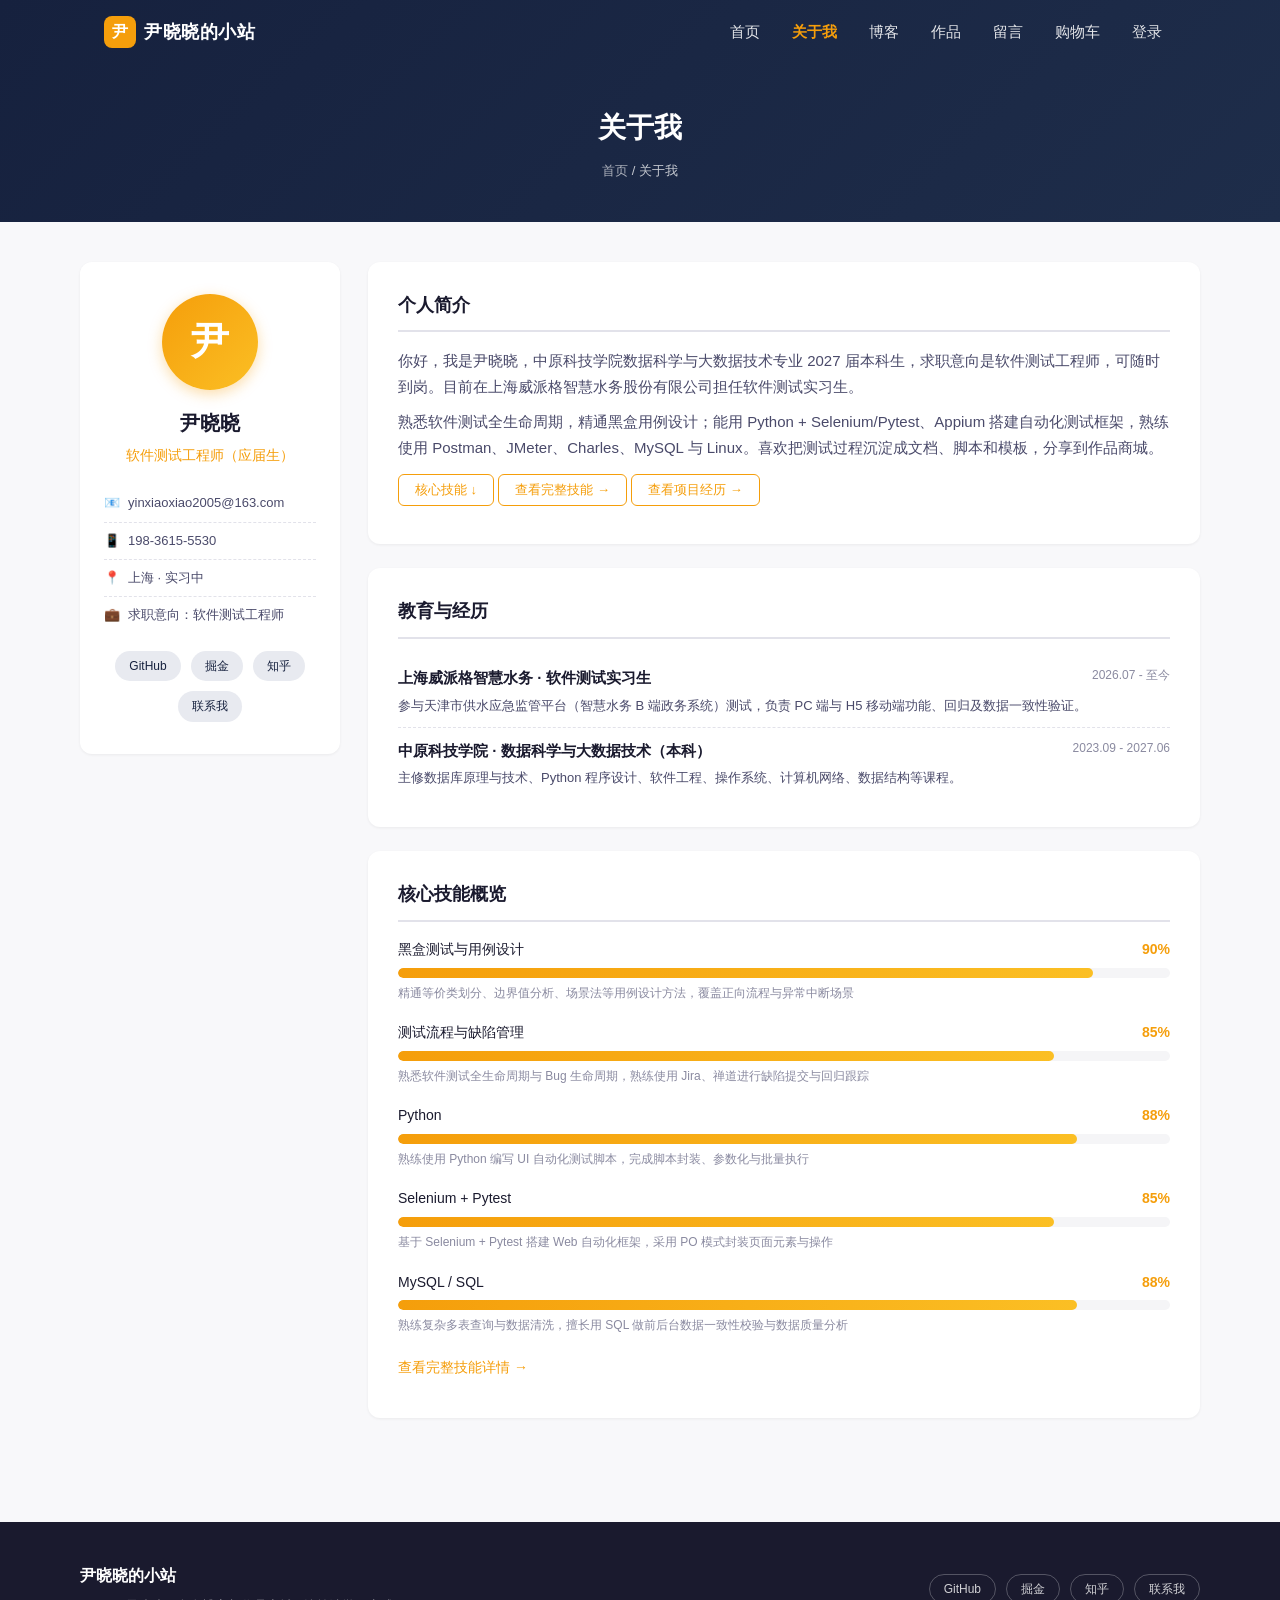
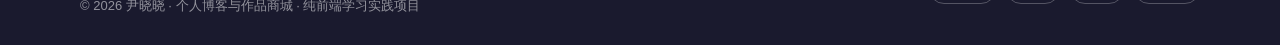
==== about.html @ 5c792371 "feat: 完成个人博客与作品商城网站的全部页面和功能实现 本次提交新增了完整的前端网站项目，包含以下内容： 1. 12个页面：首页、关于我、技能详情、项目经历、文章列表、文章详情、作品商城、作品详情" ====
<!DOCTYPE html>
<html lang="zh-CN">
<head>
  <meta charset="UTF-8">
  <meta name="viewport" content="width=device-width, initial-scale=1.0">
  <title>关于我 · 尹晓晓的个人博客与作品商城</title>
  <link rel="stylesheet" href="css/style.css">
</head>
<body data-page="about">

  <header class="site-header">
    <div class="navbar">
      <a href="index.html" class="logo"><span class="logo-mark">尹</span>尹晓晓的小站</a>
      <button class="nav-toggle" aria-label="打开菜单"><span></span><span></span><span></span></button>
      <nav class="nav-menu">
        <a href="index.html">首页</a>
        <a href="about.html">关于我</a>
        <a href="articles.html">博客</a>
        <a href="works.html">作品</a>
        <a href="messages.html">留言</a>
        <a href="cart.html" class="cart-link">购物车<span class="cart-badge" id="cart-count">0</span></a>
        <span id="nav-auth"></span>
      </nav>
    </div>
  </header>

  <!-- 内页横幅 -->
  <section class="page-header">
    <h1>关于我</h1>
    <div class="breadcrumb"><a href="index.html">首页</a> / 关于我</div>
  </section>

  <main class="container page-wrap">
    <div class="profile-layout">

      <!-- ===== 左侧栏：头像 + 基本信息 + 社交链接 ===== -->
      <aside class="profile-side">
        <div class="avatar">尹</div>
        <h2>尹晓晓</h2>
        <div class="job">软件测试工程师（应届生）</div>
        <ul class="info-list">
          <li><span class="ico">📧</span> yinxiaoxiao2005@163.com</li>
          <li><span class="ico">📱</span> 198-3615-5530</li>
          <li><span class="ico">📍</span> 上海 · 实习中</li>
          <li><span class="ico">💼</span> 求职意向：软件测试工程师</li>
        </ul>
        <div class="social-row">
          <a class="social-btn" href="https://github.com" target="_blank" rel="noopener">GitHub</a>
          <a class="social-btn" href="https://juejin.cn" target="_blank" rel="noopener">掘金</a>
          <a class="social-btn" href="https://www.zhihu.com" target="_blank" rel="noopener">知乎</a>
          <a class="social-btn" href="contact.html">联系我</a>
        </div>
      </aside>

      <!-- ===== 右侧主内容 ===== -->
      <div class="profile-main">

        <!-- 个人简介 -->
        <section class="block-card" id="intro">
          <h3>个人简介</h3>
          <p>你好，我是尹晓晓，中原科技学院数据科学与大数据技术专业 2027 届本科生，求职意向是软件测试工程师，可随时到岗。目前在上海威派格智慧水务股份有限公司担任软件测试实习生。</p>
          <p>熟悉软件测试全生命周期，精通黑盒用例设计；能用 Python + Selenium/Pytest、Appium 搭建自动化测试框架，熟练使用 Postman、JMeter、Charles、MySQL 与 Linux。喜欢把测试过程沉淀成文档、脚本和模板，分享到作品商城。</p>
          <p class="mt-2">
            <a href="#skills-overview" class="btn btn-outline btn-sm">核心技能 ↓</a>
            <a href="skills.html" class="btn btn-outline btn-sm">查看完整技能 →</a>
            <a href="projects.html" class="btn btn-outline btn-sm">查看项目经历 →</a>
          </p>
        </section>

        <!-- 教育/经历摘要 -->
        <section class="block-card" id="education">
          <h3>教育与经历</h3>
          <div class="mini-item">
            <div class="mi-top">
              <strong>上海威派格智慧水务 · 软件测试实习生</strong>
              <span class="mi-time">2026.07 - 至今</span>
            </div>
            <p>参与天津市供水应急监管平台（智慧水务 B 端政务系统）测试，负责 PC 端与 H5 移动端功能、回归及数据一致性验证。</p>
          </div>
          <div class="mini-item">
            <div class="mi-top">
              <strong>中原科技学院 · 数据科学与大数据技术（本科）</strong>
              <span class="mi-time">2023.09 - 2027.06</span>
            </div>
            <p>主修数据库原理与技术、Python 程序设计、软件工程、操作系统、计算机网络、数据结构等课程。</p>
          </div>
        </section>

        <!-- 核心技能概览（jQuery 动态渲染 + 进度条过渡动画） -->
        <section class="block-card" id="skills-overview">
          <h3>核心技能概览</h3>
          <div id="overview-skills"></div>
          <p class="mt-3 mb-0">
            <a href="skills.html" class="section-more">查看完整技能详情 →</a>
          </p>
        </section>

      </div>
    </div>
  </main>

  <footer class="site-footer">
    <div class="footer-inner">
      <div>
        <div class="footer-brand">尹晓晓的小站</div>
        <div class="footer-copy">© 2026 尹晓晓 · 个人博客与作品商城 · 纯前端学习实践项目</div>
      </div>
      <div class="footer-links">
        <a href="https://github.com" target="_blank" rel="noopener">GitHub</a>
        <a href="https://juejin.cn" target="_blank" rel="noopener">掘金</a>
        <a href="https://www.zhihu.com" target="_blank" rel="noopener">知乎</a>
        <a href="contact.html">联系我</a>
      </div>
    </div>
  </footer>

  <button id="back-to-top" title="回到顶部" aria-label="回到顶部">↑</button>

  <script src="https://code.jquery.com/jquery-3.7.1.min.js"></script>
  <script src="js/data.js"></script>
  <script src="js/common.js"></script>
  <script src="js/skills.js"></script>
  <script src="js/about.js"></script>
</body>
</html>
---- css/style.css ----
/* ============================================================
   个人博客与作品商城 · 全站公共样式
   色系：深靛蓝 #16213e + 暖琥珀 #f59e0b
   ============================================================ */

/* ---------- CSS 变量：统一管理色值 ---------- */
:root {
  --c-bg: #f8f8fa;            /* 页面底色 */
  --c-surface: #ffffff;       /* 卡片色 */
  --c-border: #e2e2ea;        /* 边框灰 */
  --c-text: #1a1a2e;          /* 正文标题色 / 主深色 */
  --c-text-sec: #4a4a6a;      /* 次要文字 */
  --c-text-muted: #8a8aa0;    /* 辅助文字 */
  --c-brand: #16213e;         /* 导航色（深靛蓝） */
  --c-brand-2: #1e2d4a;       /* 渐变深色 */
  --c-brand-light: #e8eaf0;   /* 浅靛蓝 */
  --c-amber: #f59e0b;         /* 强调色（暖琥珀） */
  --c-amber-bright: #fbbf24;  /* 高亮色（进度条） */
  --c-amber-soft: #fef3c7;    /* 浅琥珀 */
  --c-amber-light: #fffbeb;   /* 琥珀背景 */
  --c-green: #22c55e;         /* 免费标签绿 */
  --c-green-light: #f0fdf4;
  --c-red: #ef4444;           /* 价格红 / 错误红 */
  --c-red-light: #fef2f2;
  --c-code-bg: #f5f5f7;       /* 代码块背景 */
  --shadow-sm: 0 1px 3px rgba(0, 0, 0, 0.06);
  --shadow-md: 0 2px 8px rgba(0, 0, 0, 0.08);
  --shadow-lg: 0 8px 24px rgba(22, 33, 62, 0.14);
  --radius: 8px;
  --radius-lg: 12px;
  --nav-h: 64px;
}

/* ---------- 基础重置 ---------- */
* { box-sizing: border-box; margin: 0; padding: 0; }

html { scroll-behavior: smooth; }

body {
  font-family: -apple-system, BlinkMacSystemFont, "Segoe UI", "Noto Sans CJK SC",
    "WenQuanYi Micro Hei", "PingFang SC", "Microsoft YaHei", sans-serif;
  background: var(--c-bg);
  color: var(--c-text);
  font-size: 15px;
  line-height: 1.7;
}

a { color: var(--c-amber); text-decoration: none; transition: color 0.3s ease; }
a:hover { color: #d98604; }

img { max-width: 100%; display: block; }
ul { list-style: none; }

/* ---------- 通用容器 ---------- */
.container { max-width: 1120px; margin: 0 auto; padding: 0 24px; }
.page-wrap { min-height: 60vh; padding: 40px 0 64px; }
.narrow-wrap { max-width: 860px; margin: 0 auto; }
.text-center { text-align: center; }
.content-top { padding-top: 48px; }
.mt-0 { margin-top: 0; }
.mt-2 { margin-top: 14px; }
.mt-3 { margin-top: 18px; }
.mb-0 { margin-bottom: 0; }
.text-muted { color: var(--c-text-muted); }
.hidden { display: none !important; }
.load-more-wrap { text-align: center; margin-top: 28px; }

.section { margin-bottom: 56px; }
.section-head {
  display: flex;
  justify-content: space-between;
  align-items: flex-end;
  margin-bottom: 24px;
}
.section-title {
  font-size: 22px;
  font-weight: 700;
  border-left: 4px solid var(--c-brand);
  padding-left: 12px;
  line-height: 1.3;
}
.section-more { font-size: 14px; color: var(--c-amber); white-space: nowrap; }
.section-more:hover { text-decoration: underline; }

/* ============================================================
   顶部固定导航栏
   ============================================================ */
.site-header {
  position: fixed;
  top: 0; left: 0; right: 0;
  z-index: 1000;
  height: var(--nav-h);
  background: transparent;
  transition: background 0.3s ease, box-shadow 0.3s ease;
}
/* 滚动后：白底 + 阴影 */
.site-header.scrolled,
.site-header.menu-open {
  background: var(--c-surface);
  box-shadow: var(--shadow-md);
}
.navbar {
  max-width: 1120px;
  margin: 0 auto;
  padding: 0 24px;
  height: var(--nav-h);
  display: flex;
  align-items: center;
  justify-content: space-between;
}
.logo {
  display: flex;
  align-items: center;
  gap: 8px;
  font-size: 18px;
  font-weight: 700;
  color: #fff;
  letter-spacing: 0.5px;
}
.logo .logo-mark {
  width: 32px; height: 32px;
  border-radius: 8px;
  background: var(--c-amber);
  color: #fff;
  display: flex;
  align-items: center;
  justify-content: center;
  font-size: 16px;
}
.site-header.scrolled .logo,
.site-header.menu-open .logo { color: var(--c-brand); }

.nav-menu {
  display: flex;
  align-items: center;
  gap: 4px;
}
.nav-menu a {
  display: inline-flex;
  align-items: center;
  gap: 4px;
  padding: 8px 14px;
  border-radius: 6px;
  color: rgba(255, 255, 255, 0.88);
  font-size: 15px;
  transition: background 0.3s ease, color 0.3s ease;
}
.site-header.scrolled .nav-menu a,
.site-header.menu-open .nav-menu a { color: var(--c-text-sec); }
.nav-menu a:hover { background: rgba(245, 158, 11, 0.15); color: var(--c-amber); }
.site-header.scrolled .nav-menu a:hover,
.site-header.menu-open .nav-menu a:hover { background: var(--c-amber-light); }
.nav-menu a.active { color: var(--c-amber); font-weight: 600; }

/* 购物车角标 */
.cart-link { position: relative; }
.cart-badge {
  position: absolute;
  top: 0; right: 0;
  min-width: 18px; height: 18px;
  padding: 0 5px;
  border-radius: 999px;
  background: var(--c-amber);
  color: #fff;
  font-size: 11px;
  font-weight: 700;
  display: flex;
  align-items: center;
  justify-content: center;
  transform: scale(0);
  transition: transform 0.25s ease;
}
.cart-badge.show { transform: scale(1); }

/* 登录态用户名 */
#nav-user-name { color: var(--c-amber) !important; font-weight: 600; }
#nav-logout { cursor: pointer; }

/* 汉堡按钮（手机端） */
.nav-toggle {
  display: none;
  width: 40px; height: 40px;
  border: none;
  background: transparent;
  cursor: pointer;
  flex-direction: column;
  justify-content: center;
  align-items: center;
  gap: 5px;
}
.nav-toggle span {
  width: 22px; height: 2px;
  background: #fff;
  border-radius: 2px;
  transition: background 0.3s ease, transform 0.3s ease;
}
.site-header.scrolled .nav-toggle span,
.site-header.menu-open .nav-toggle span { background: var(--c-brand); }

/* ============================================================
   Hero（首页）与页面头部横幅（内页）
   ============================================================ */
.hero {
  background: linear-gradient(135deg, #16213e 0%, #1e2d4a 100%);
  color: #fff;
  padding: calc(var(--nav-h) + 72px) 24px 80px;
  text-align: center;
}
.hero h1 { font-size: 36px; margin-bottom: 12px; letter-spacing: 1px; }
.hero .hero-sub { font-size: 17px; opacity: 0.85; margin-bottom: 28px; }
.hero-tags {
  display: flex;
  justify-content: center;
  gap: 12px;
  flex-wrap: wrap;
  margin-bottom: 32px;
}
.hero-tags span {
  padding: 4px 14px;
  border: 1px solid rgba(255, 255, 255, 0.3);
  border-radius: 999px;
  font-size: 13px;
  opacity: 0.9;
}
.hero-actions { display: flex; justify-content: center; gap: 16px; flex-wrap: wrap; }

.page-header {
  background: linear-gradient(135deg, #16213e 0%, #1e2d4a 100%);
  color: #fff;
  padding: calc(var(--nav-h) + 40px) 24px 40px;
  text-align: center;
}
.page-header h1 { font-size: 28px; margin-bottom: 8px; }
.breadcrumb { font-size: 13px; opacity: 0.75; }
.breadcrumb a { color: rgba(255, 255, 255, 0.85); }
.breadcrumb a:hover { color: var(--c-amber-bright); }

/* ============================================================
   按钮
   ============================================================ */
.btn {
  display: inline-flex;
  align-items: center;
  justify-content: center;
  gap: 6px;
  padding: 10px 24px;
  border-radius: 6px;
  font-size: 15px;
  font-weight: 500;
  border: 1px solid transparent;
  cursor: pointer;
  transition: all 0.3s ease;
  line-height: 1.4;
}
.btn-primary { background: var(--c-amber); color: #fff; }
.btn-primary:hover { background: #d98604; color: #fff; transform: translateY(-2px); box-shadow: 0 6px 16px rgba(245, 158, 11, 0.35); }
.btn-outline { background: transparent; color: var(--c-amber); border-color: var(--c-amber); }
.btn-outline:hover { background: var(--c-amber-light); transform: translateY(-2px); }
.btn-ghost-light { background: transparent; color: #fff; border-color: rgba(255,255,255,0.5); }
.btn-ghost-light:hover { background: rgba(255,255,255,0.12); color: #fff; }
.btn-block { width: 100%; }
.btn-sm { padding: 6px 16px; font-size: 13px; }
.btn:disabled { opacity: 0.5; cursor: not-allowed; transform: none !important; box-shadow: none !important; }

/* ============================================================
   卡片网格（Flex 实现，响应式）
   ============================================================ */
.card-grid {
  display: flex;
  flex-wrap: wrap;
  gap: 20px;
}
.card-grid > * { flex: 0 0 calc((100% - 40px) / 3); }   /* 默认 3 列 */
.grid-2 > * { flex: 0 0 calc((100% - 20px) / 2); }       /* 2 列 */
.grid-4 > * { flex: 0 0 calc((100% - 60px) / 4); }       /* 4 列 */

/* 通用卡片 */
.card {
  background: var(--c-surface);
  border-radius: var(--radius);
  box-shadow: var(--shadow-sm);
  overflow: hidden;
  transition: transform 0.3s ease, box-shadow 0.3s ease;
  display: flex;
  flex-direction: column;
}
.card:hover {
  transform: translateY(-4px) scale(1.02);
  box-shadow: var(--shadow-lg);
}
.card-cover {
  position: relative;
  aspect-ratio: 16 / 9;
  overflow: hidden;
  background: var(--c-amber-soft);
}
.card-cover img { width: 100%; height: 100%; object-fit: cover; transition: transform 0.4s ease; }
.card:hover .card-cover img { transform: scale(1.06); }
.card-body { padding: 16px 18px 18px; display: flex; flex-direction: column; flex: 1; }
.card-title {
  font-size: 16px; font-weight: 600; color: var(--c-text);
  margin-bottom: 6px;
  display: -webkit-box;
  -webkit-line-clamp: 1;
  -webkit-box-orient: vertical;
  overflow: hidden;
}
.card-meta { font-size: 12px; color: var(--c-text-muted); margin-bottom: 8px; }
.card-excerpt {
  font-size: 13px; color: var(--c-text-sec);
  margin-bottom: 12px;
  display: -webkit-box;
  -webkit-line-clamp: 2;
  -webkit-box-orient: vertical;
  overflow: hidden;
  flex: 1;
}
.card-foot { display: flex; align-items: center; justify-content: space-between; }

/* 标签 pill */
.tag {
  display: inline-block;
  padding: 2px 12px;
  border-radius: 999px;
  font-size: 12px;
  background: var(--c-brand-light);
  color: var(--c-brand);
  transition: all 0.3s ease;
}
a.tag:hover { background: var(--c-amber-light); }
.tag-amber { background: var(--c-amber-soft); color: var(--c-amber); }

/* 价格 */
.price { color: var(--c-red); font-weight: 700; font-size: 18px; }
.price-free { color: var(--c-green); font-weight: 700; font-size: 15px; }

/* ============================================================
   快捷入口（首页）
   ============================================================ */
.quick-nav { display: flex; flex-wrap: wrap; gap: 20px; }
.quick-item {
  flex: 1 1 200px;
  background: var(--c-surface);
  border-radius: var(--radius);
  box-shadow: var(--shadow-sm);
  padding: 28px 20px;
  text-align: center;
  transition: transform 0.3s ease, box-shadow 0.3s ease;
  color: var(--c-text);
}
.quick-item:hover { transform: translateY(-4px); box-shadow: var(--shadow-lg); color: var(--c-text); }
.quick-item .qi-icon {
  width: 52px; height: 52px;
  margin: 0 auto 12px;
  border-radius: 14px;
  background: var(--c-amber-light);
  display: flex; align-items: center; justify-content: center;
  font-size: 24px;
}
.quick-item h3 { font-size: 16px; margin-bottom: 4px; }
.quick-item p { font-size: 13px; color: var(--c-text-muted); }

/* ============================================================
   关于我 · 左右分栏
   ============================================================ */
.profile-layout { display: flex; gap: 28px; align-items: flex-start; }
.profile-side {
  flex: 0 0 260px;
  background: var(--c-surface);
  border-radius: var(--radius-lg);
  box-shadow: var(--shadow-sm);
  padding: 32px 24px;
  text-align: center;
  position: sticky;
  top: calc(var(--nav-h) + 20px);
}
.avatar {
  width: 96px; height: 96px;
  border-radius: 50%;
  margin: 0 auto 16px;
  background: linear-gradient(135deg, var(--c-amber), var(--c-amber-bright));
  color: #fff;
  font-size: 38px;
  font-weight: 700;
  display: flex;
  align-items: center;
  justify-content: center;
  box-shadow: 0 4px 14px rgba(245, 158, 11, 0.35);
}
.profile-side h2 { font-size: 20px; margin-bottom: 4px; }
.profile-side .job { color: var(--c-amber); font-size: 14px; margin-bottom: 18px; }
.info-list { text-align: left; margin-bottom: 18px; }
.info-list li {
  display: flex;
  align-items: center;
  gap: 8px;
  padding: 7px 0;
  font-size: 13px;
  color: var(--c-text-sec);
  border-bottom: 1px dashed var(--c-border);
  word-break: break-all;
}
.info-list li:last-child { border-bottom: none; }
.info-list .ico { flex-shrink: 0; }
.social-row { display: flex; justify-content: center; gap: 10px; flex-wrap: wrap; }
.social-btn {
  padding: 5px 14px;
  border-radius: 999px;
  background: var(--c-brand-light);
  color: var(--c-brand);
  font-size: 12px;
  transition: all 0.3s ease;
}
.social-btn:hover { background: var(--c-amber); color: #fff; }

.profile-main { flex: 1; min-width: 0; display: flex; flex-direction: column; gap: 24px; }
.block-card {
  background: var(--c-surface);
  border-radius: var(--radius-lg);
  box-shadow: var(--shadow-sm);
  padding: 28px 30px;
}
.block-card h3 {
  font-size: 18px;
  margin-bottom: 16px;
  padding-bottom: 10px;
  border-bottom: 2px solid var(--c-border);
}
.block-card p { color: var(--c-text-sec); margin-bottom: 10px; }

/* 教育/信息小条目 */
.mini-item { padding: 10px 0; border-bottom: 1px dashed var(--c-border); }
.mini-item:last-child { border-bottom: none; }
.mini-item .mi-top { display: flex; justify-content: space-between; gap: 12px; flex-wrap: wrap; }
.mini-item strong { font-size: 15px; }
.mini-item .mi-time { font-size: 12px; color: var(--c-text-muted); }
.mini-item p { font-size: 13px; margin: 4px 0 0; }

/* ============================================================
   技能进度条
   ============================================================ */
.skill-group { margin-bottom: 28px; }
.skill-group > h3 {
  font-size: 16px;
  color: var(--c-brand);
  margin-bottom: 16px;
  padding-left: 10px;
  border-left: 3px solid var(--c-amber);
}
.skill-item { margin-bottom: 18px; }
.skill-item:last-child { margin-bottom: 0; }
.skill-head {
  display: flex;
  justify-content: space-between;
  font-size: 14px;
  margin-bottom: 6px;
}
.skill-head .skill-name { color: var(--c-text); font-weight: 500; }
.skill-head .skill-percent { color: var(--c-amber); font-weight: 600; }
.skill-desc { font-size: 12px; color: var(--c-text-muted); margin-top: 5px; }
.progress {
  height: 10px;
  background: var(--c-code-bg);
  border-radius: 999px;
  overflow: hidden;
}
.progress-fill {
  height: 100%;
  width: 0;
  border-radius: 999px;
  background: linear-gradient(90deg, var(--c-amber), var(--c-amber-bright));
  transition: width 0.8s ease;
}

/* ============================================================
   时间轴（项目经历）
   ============================================================ */
.timeline { position: relative; padding-left: 32px; margin-top: 24px; }
.timeline::before {
  content: "";
  position: absolute;
  left: 7px; top: 6px; bottom: 6px;
  width: 2px;
  background: var(--c-border);
}
.timeline-item { position: relative; margin-bottom: 20px; }
.timeline-item:last-child { margin-bottom: 0; }
.timeline-dot {
  position: absolute;
  left: -32px; top: 22px;
  width: 16px; height: 16px;
  border-radius: 50%;
  background: var(--c-amber-bright);
  border: 3px solid #fff;
  box-shadow: 0 0 0 2px var(--c-amber);
  transition: transform 0.3s ease;
}
.timeline-item:hover .timeline-dot { transform: scale(1.2); }
.timeline-card {
  background: var(--c-surface);
  border-radius: var(--radius);
  box-shadow: var(--shadow-sm);
  padding: 18px 22px;
  cursor: pointer;
  transition: box-shadow 0.3s ease, transform 0.3s ease;
}
.timeline-card:hover { box-shadow: var(--shadow-md); transform: translateX(4px); }
.timeline-card .tc-top { display: flex; justify-content: space-between; gap: 12px; flex-wrap: wrap; }
.timeline-card h3 { font-size: 16px; }
.timeline-card .tc-time { font-size: 12px; color: var(--c-text-muted); }
.timeline-card .tc-role { font-size: 13px; color: var(--c-amber); margin: 4px 0 8px; }
.timeline-detail { display: none; margin-top: 12px; padding-top: 12px; border-top: 1px dashed var(--c-border); }
.timeline-detail p { font-size: 13px; color: var(--c-text-sec); margin-bottom: 6px; }
.tc-toggle { font-size: 12px; color: var(--c-text-muted); margin-top: 8px; }
.tc-toggle .arrow { display: inline-block; transition: transform 0.3s ease; }
.timeline-item.expanded .tc-toggle .arrow { transform: rotate(180deg); }

/* ============================================================
   筛选栏（文章标签 / 作品分类）
   ============================================================ */
.filter-bar { display: flex; flex-wrap: wrap; gap: 10px; margin-bottom: 28px; }
.filter-btn {
  padding: 6px 18px;
  border-radius: 999px;
  border: 1px solid var(--c-border);
  background: var(--c-surface);
  color: var(--c-text-sec);
  font-size: 14px;
  cursor: pointer;
  transition: all 0.3s ease;
}
.filter-btn:hover { border-color: var(--c-amber); color: var(--c-amber); }
.filter-btn.active { background: var(--c-amber); border-color: var(--c-amber); color: #fff; }

/* 作品页：左侧分类 + 右侧网格 */
.shop-layout { display: flex; gap: 28px; align-items: flex-start; }
.category-side {
  flex: 0 0 180px;
  background: var(--c-surface);
  border-radius: var(--radius-lg);
  box-shadow: var(--shadow-sm);
  padding: 18px 14px;
  position: sticky;
  top: calc(var(--nav-h) + 20px);
}
.category-side h3 { font-size: 14px; color: var(--c-text-muted); padding: 0 10px 10px; }
.category-item {
  display: block;
  width: 100%;
  text-align: left;
  padding: 9px 14px;
  border-radius: 6px;
  border: none;
  background: transparent;
  color: var(--c-text-sec);
  font-size: 14px;
  cursor: pointer;
  transition: all 0.3s ease;
}
.category-item:hover { background: var(--c-amber-light); color: var(--c-amber); }
.category-item.active { background: var(--c-amber); color: #fff; font-weight: 600; }
.category-select { display: none; width: 100%; margin-bottom: 20px; padding: 10px 14px; border: 1px solid var(--c-border); border-radius: 8px; font-size: 14px; background: var(--c-surface); }
.shop-main { flex: 1; min-width: 0; }

/* ============================================================
   文章详情
   ============================================================ */
.article-wrap { max-width: 760px; margin: 0 auto; }
.back-link { margin-bottom: 20px; }
.article-card {
  background: var(--c-surface);
  border-radius: var(--radius-lg);
  box-shadow: var(--shadow-sm);
  padding: 40px 44px;
}
.article-card h1 { font-size: 28px; line-height: 1.4; margin-bottom: 12px; }
.article-info {
  display: flex; flex-wrap: wrap; gap: 16px;
  font-size: 13px; color: var(--c-text-muted);
  padding-bottom: 20px;
  margin-bottom: 24px;
  border-bottom: 1px solid var(--c-border);
}
.article-cover { border-radius: var(--radius); margin-bottom: 24px; overflow: hidden; }
.article-content { font-size: 15.5px; color: var(--c-text-sec); }
.article-content h2 { font-size: 20px; color: var(--c-text); margin: 28px 0 12px; }
.article-content h3 { font-size: 17px; color: var(--c-text); margin: 22px 0 10px; }
.article-content p { margin-bottom: 14px; }
.article-content ul { list-style: disc; padding-left: 24px; margin-bottom: 14px; }
.article-content ul li { margin-bottom: 6px; }
.article-content blockquote {
  border-left: 4px solid var(--c-amber);
  background: var(--c-amber-light);
  padding: 12px 18px;
  border-radius: 0 8px 8px 0;
  margin-bottom: 14px;
  color: var(--c-text);
}
.article-content pre {
  background: #1e2d4a;
  color: #e8eaf0;
  border-radius: var(--radius);
  padding: 16px 20px;
  overflow-x: auto;
  margin-bottom: 16px;
  font-size: 13.5px;
  line-height: 1.6;
}
.article-content code {
  font-family: "SF Mono", Consolas, "Fira Code", monospace;
}
.article-content p code, .article-content li code {
  background: var(--c-code-bg);
  color: var(--c-amber);
  padding: 2px 6px;
  border-radius: 4px;
  font-size: 13px;
}
.article-tags { display: flex; gap: 8px; flex-wrap: wrap; margin: 28px 0; padding-top: 20px; border-top: 1px solid var(--c-border); }
.article-nav { display: flex; justify-content: space-between; gap: 16px; }
.article-nav a {
  flex: 1;
  background: var(--c-surface);
  border-radius: var(--radius);
  box-shadow: var(--shadow-sm);
  padding: 14px 18px;
  font-size: 14px;
  color: var(--c-text-sec);
  transition: all 0.3s ease;
}
.article-nav a:hover { box-shadow: var(--shadow-md); color: var(--c-amber); transform: translateY(-2px); }
.article-nav .nav-label { font-size: 12px; color: var(--c-text-muted); display: block; margin-bottom: 2px; }
.article-nav .nav-next { text-align: right; }
.article-nav a.disabled { opacity: 0.45; pointer-events: none; }

/* ============================================================
   作品详情
   ============================================================ */
.detail-layout { display: flex; gap: 36px; align-items: flex-start; }
.detail-gallery { flex: 1 1 50%; min-width: 0; }
.detail-gallery .main-img {
  width: 100%;
  aspect-ratio: 4 / 3;
  object-fit: cover;
  border-radius: var(--radius-lg);
  box-shadow: var(--shadow-md);
  background: var(--c-amber-soft);
}
.detail-info { flex: 1 1 50%; min-width: 0; }
.detail-info h1 { font-size: 26px; margin-bottom: 12px; }
.detail-info .big-price { font-size: 30px; color: var(--c-red); font-weight: 700; margin-bottom: 14px; }
.detail-info .big-price.free { color: var(--c-green); }
.detail-info .tag-row { display: flex; flex-wrap: wrap; gap: 8px; margin-bottom: 18px; }
.detail-info .desc { color: var(--c-text-sec); margin-bottom: 24px; }
.detail-meta {
  background: var(--c-code-bg);
  border-radius: var(--radius);
  padding: 14px 18px;
  margin-bottom: 24px;
  font-size: 13px;
}
.detail-meta li { display: flex; justify-content: space-between; padding: 5px 0; color: var(--c-text-sec); }
.detail-meta li span:first-child { color: var(--c-text-muted); }
.buy-row { display: flex; gap: 12px; flex-wrap: wrap; }

/* ============================================================
   购物车
   ============================================================ */
.cart-box { background: var(--c-surface); border-radius: var(--radius-lg); box-shadow: var(--shadow-sm); overflow: hidden; }
.cart-row {
  display: flex;
  align-items: center;
  gap: 16px;
  padding: 16px 24px;
  border-bottom: 1px solid var(--c-border);
}
.cart-row:last-child { border-bottom: none; }
.cart-thumb {
  width: 72px; height: 56px;
  border-radius: 6px;
  object-fit: cover;
  background: var(--c-amber-soft);
  flex-shrink: 0;
}
.cart-name { flex: 1; min-width: 0; }
.cart-name strong { display: block; font-size: 15px; }
.cart-name .cart-price { font-size: 13px; color: var(--c-text-muted); }
.qty-ctrl { display: flex; align-items: center; gap: 0; }
.qty-btn {
  width: 30px; height: 30px;
  border: 1px solid var(--c-border);
  background: var(--c-surface);
  border-radius: 6px;
  cursor: pointer;
  font-size: 16px;
  color: var(--c-text-sec);
  transition: all 0.2s ease;
}
.qty-btn:hover { border-color: var(--c-amber); color: var(--c-amber); }
.qty-num { width: 44px; text-align: center; font-size: 15px; font-weight: 600; }
.cart-subtotal { width: 90px; text-align: right; color: var(--c-red); font-weight: 700; flex-shrink: 0; }
.cart-remove {
  width: 30px; height: 30px;
  border: none; background: transparent;
  color: var(--c-text-muted);
  cursor: pointer;
  border-radius: 6px;
  font-size: 15px;
  transition: all 0.2s ease;
  flex-shrink: 0;
}
.cart-remove:hover { background: var(--c-red-light); color: var(--c-red); }

.cart-summary {
  display: flex;
  justify-content: space-between;
  align-items: center;
  flex-wrap: wrap;
  gap: 12px;
  background: var(--c-brand-light);
  padding: 18px 24px;
}
.cart-summary .total-text { font-size: 15px; }
.cart-summary .total-price { color: var(--c-red); font-size: 24px; font-weight: 700; margin-left: 8px; }

/* 空状态 */
.empty-state {
  text-align: center;
  padding: 72px 24px;
  background: var(--c-surface);
  border-radius: var(--radius-lg);
  box-shadow: var(--shadow-sm);
}
.empty-state .empty-icon { font-size: 56px; margin-bottom: 16px; }
.empty-state h3 { font-size: 18px; margin-bottom: 8px; }
.empty-state p { color: var(--c-text-muted); font-size: 14px; margin-bottom: 20px; }

/* ============================================================
   表单（登录/注册/留言）
   ============================================================ */
.form-card {
  max-width: 420px;
  margin: 0 auto;
  background: var(--c-surface);
  border-radius: var(--radius-lg);
  box-shadow: var(--shadow-md);
  padding: 36px 36px 32px;
}
.auth-tabs {
  display: flex;
  border-bottom: 2px solid var(--c-border);
  margin: -4px 0 24px;
}
.auth-tab {
  flex: 1;
  padding: 12px 0;
  text-align: center;
  font-size: 16px;
  font-weight: 600;
  color: var(--c-text-muted);
  cursor: pointer;
  border-bottom: 3px solid transparent;
  margin-bottom: -2px;
  transition: all 0.3s ease;
  background: none;
  border-top: none;
  border-left: none;
  border-right: none;
}
.auth-tab.active { color: var(--c-amber); border-bottom-color: var(--c-amber); }

.form-group { margin-bottom: 18px; }
.form-group label { display: block; font-size: 14px; font-weight: 500; margin-bottom: 6px; }
.form-control {
  width: 100%;
  padding: 10px 14px;
  border: 1px solid var(--c-border);
  border-radius: 6px;
  font-size: 14px;
  color: var(--c-text);
  background: var(--c-surface);
  transition: border-color 0.3s ease, box-shadow 0.3s ease;
  font-family: inherit;
}
.form-control:focus {
  outline: none;
  border-color: var(--c-amber);
  box-shadow: 0 0 0 3px rgba(245, 158, 11, 0.15);
}
textarea.form-control { resize: vertical; min-height: 110px; }
.form-control.error { border-color: var(--c-red); }
.field-error {
  display: none;
  color: var(--c-red);
  font-size: 12px;
  margin-top: 5px;
}
.field-error.show { display: block; }
.form-tip { text-align: center; font-size: 13px; color: var(--c-text-muted); margin-top: 16px; }

/* 留言板双栏 */
.message-layout { display: flex; gap: 28px; align-items: flex-start; }
.message-form-box, .message-list-box {
  flex: 1;
  background: var(--c-surface);
  border-radius: var(--radius-lg);
  box-shadow: var(--shadow-sm);
  padding: 28px 30px;
}
.message-form-box h3, .message-list-box h3 { font-size: 18px; margin-bottom: 20px; }
.message-item { padding: 16px 0; border-bottom: 1px dashed var(--c-border); }
.message-item:last-child { border-bottom: none; }
.message-item .msg-head { display: flex; align-items: center; gap: 10px; margin-bottom: 6px; }
.msg-avatar {
  width: 34px; height: 34px;
  border-radius: 50%;
  background: var(--c-brand-light);
  color: var(--c-brand);
  font-size: 14px;
  font-weight: 700;
  display: flex;
  align-items: center;
  justify-content: center;
  flex-shrink: 0;
}
.message-item strong { font-size: 14px; }
.message-item .msg-time { font-size: 12px; color: var(--c-text-muted); }
.message-item p { font-size: 14px; color: var(--c-text-sec); padding-left: 44px; word-break: break-all; }

/* ============================================================
   联系方式
   ============================================================ */
.contact-grid { display: flex; flex-wrap: wrap; gap: 20px; margin-bottom: 32px; }
.contact-card {
  flex: 1 1 260px;
  background: var(--c-surface);
  border-radius: var(--radius-lg);
  box-shadow: var(--shadow-sm);
  padding: 32px 24px;
  text-align: center;
  transition: transform 0.3s ease, box-shadow 0.3s ease;
}
.contact-card:hover { transform: translateY(-4px); box-shadow: var(--shadow-lg); }
.contact-card .c-icon {
  width: 56px; height: 56px;
  margin: 0 auto 14px;
  border-radius: 50%;
  background: var(--c-amber-light);
  display: flex; align-items: center; justify-content: center;
  font-size: 24px;
}
.contact-card h3 { font-size: 16px; margin-bottom: 6px; }
.contact-card p { font-size: 14px; color: var(--c-text-sec); }

/* ============================================================
   页脚
   ============================================================ */
.site-footer {
  background: var(--c-text);
  color: rgba(255, 255, 255, 0.75);
  padding: 40px 24px 28px;
  margin-top: 40px;
}
.footer-inner {
  max-width: 1120px;
  margin: 0 auto;
  display: flex;
  justify-content: space-between;
  align-items: center;
  gap: 20px;
  flex-wrap: wrap;
}
.footer-brand { font-size: 16px; font-weight: 700; color: #fff; margin-bottom: 6px; }
.footer-copy { font-size: 13px; opacity: 0.7; }
.footer-links { display: flex; gap: 10px; flex-wrap: wrap; }
.footer-links a {
  padding: 4px 14px;
  border: 1px solid rgba(255, 255, 255, 0.25);
  border-radius: 999px;
  font-size: 12px;
  color: rgba(255, 255, 255, 0.8);
}
.footer-links a:hover { border-color: var(--c-amber); color: var(--c-amber-bright); }

/* ============================================================
   回到顶部按钮
   ============================================================ */
#back-to-top {
  position: fixed;
  right: 28px;
  bottom: 32px;
  width: 46px; height: 46px;
  border: none;
  border-radius: 50%;
  background: var(--c-amber);
  color: #fff;
  font-size: 20px;
  cursor: pointer;
  box-shadow: var(--shadow-md);
  opacity: 0;
  visibility: hidden;
  transform: translateY(12px);
  transition: all 0.3s ease;
  z-index: 900;
}
#back-to-top.show { opacity: 1; visibility: visible; transform: translateY(0); }
#back-to-top:hover { background: #d98604; transform: translateY(-3px); }

/* ============================================================
   Toast 轻提示
   ============================================================ */
.toast {
  position: fixed;
  top: 84px;
  left: 50%;
  transform: translateX(-50%) translateY(-16px);
  background: var(--c-brand);
  color: #fff;
  padding: 11px 26px;
  border-radius: 999px;
  font-size: 14px;
  box-shadow: var(--shadow-lg);
  opacity: 0;
  transition: all 0.3s ease;
  z-index: 2000;
  pointer-events: none;
}
.toast.show { opacity: 1; transform: translateX(-50%) translateY(0); }
.toast.toast-success { background: var(--c-green); }

/* ============================================================
   响应式适配
   断点：桌面 ≥1024px / 平板 768-1023px / 手机 ≤767px
   ============================================================ */
@media (max-width: 1023px) {
  /* 网格降为 2 列 */
  .card-grid > * { flex: 0 0 calc((100% - 20px) / 2); }
  .grid-4 > * { flex: 0 0 calc((100% - 20px) / 2); }

  /* 作品页侧栏折叠为顶部下拉 */
  .shop-layout { flex-direction: column; }
  .category-side { display: none; }
  .category-select { display: block; position: static; }

  /* 关于我侧栏取消 sticky */
  .profile-side { position: static; }

  /* 详情页上下堆叠 */
  .detail-layout { flex-direction: column; }
}

@media (max-width: 767px) {
  body { font-size: 14px; }
  .container { padding: 0 16px; }

  /* 手机端导航：汉堡菜单 */
  .nav-toggle { display: flex; }
  .nav-menu {
    position: fixed;
    top: var(--nav-h);
    left: 0; right: 0;
    flex-direction: column;
    align-items: stretch;
    gap: 0;
    background: var(--c-surface);
    box-shadow: var(--shadow-md);
    padding: 8px 16px 16px;
    max-height: 0;
    overflow: hidden;
    transition: max-height 0.35s ease, padding 0.35s ease;
  }
  .nav-menu.open { max-height: 420px; padding: 8px 16px 16px; }
  .nav-menu a { color: var(--c-text-sec) !important; padding: 12px 14px; border-radius: 8px; }
  .nav-menu a:hover { background: var(--c-amber-light); }
  .cart-badge { /* 手机端角标放到文字右侧流内 */
    position: static;
    margin-left: 6px;
    transform: scale(1);
  }
  .cart-badge:not(.show) { display: none; }

  /* Hero 缩小 */
  .hero { padding: calc(var(--nav-h) + 48px) 16px 56px; }
  .hero h1 { font-size: 26px; }
  .hero .hero-sub { font-size: 15px; }
  .page-header { padding: calc(var(--nav-h) + 28px) 16px 28px; }
  .page-header h1 { font-size: 22px; }

  /* 网格单列 */
  .card-grid > *,
  .grid-2 > *,
  .grid-4 > * { flex: 0 0 100%; }

  /* 关于我上下堆叠 */
  .profile-layout { flex-direction: column; }
  .profile-side { flex: none; width: 100%; position: static; }

  /* 留言板上下堆叠 */
  .message-layout { flex-direction: column; }

  /* 文章详情内边距收紧 */
  .article-card { padding: 24px 18px; }
  .article-card h1 { font-size: 22px; }
  .article-nav { flex-direction: column; }

  /* 购物车行紧凑布局 */
  .cart-row { flex-wrap: wrap; padding: 14px 16px; gap: 10px; }
  .cart-name { flex: 1 1 calc(100% - 90px); }
  .cart-subtotal { width: auto; }
  .cart-summary { padding: 16px; }

  .form-card { padding: 28px 20px; }
  .footer-inner { flex-direction: column; text-align: center; }
  #back-to-top { right: 16px; bottom: 20px; width: 42px; height: 42px; }

  .section-head { flex-direction: column; align-items: flex-start; gap: 8px; }
}
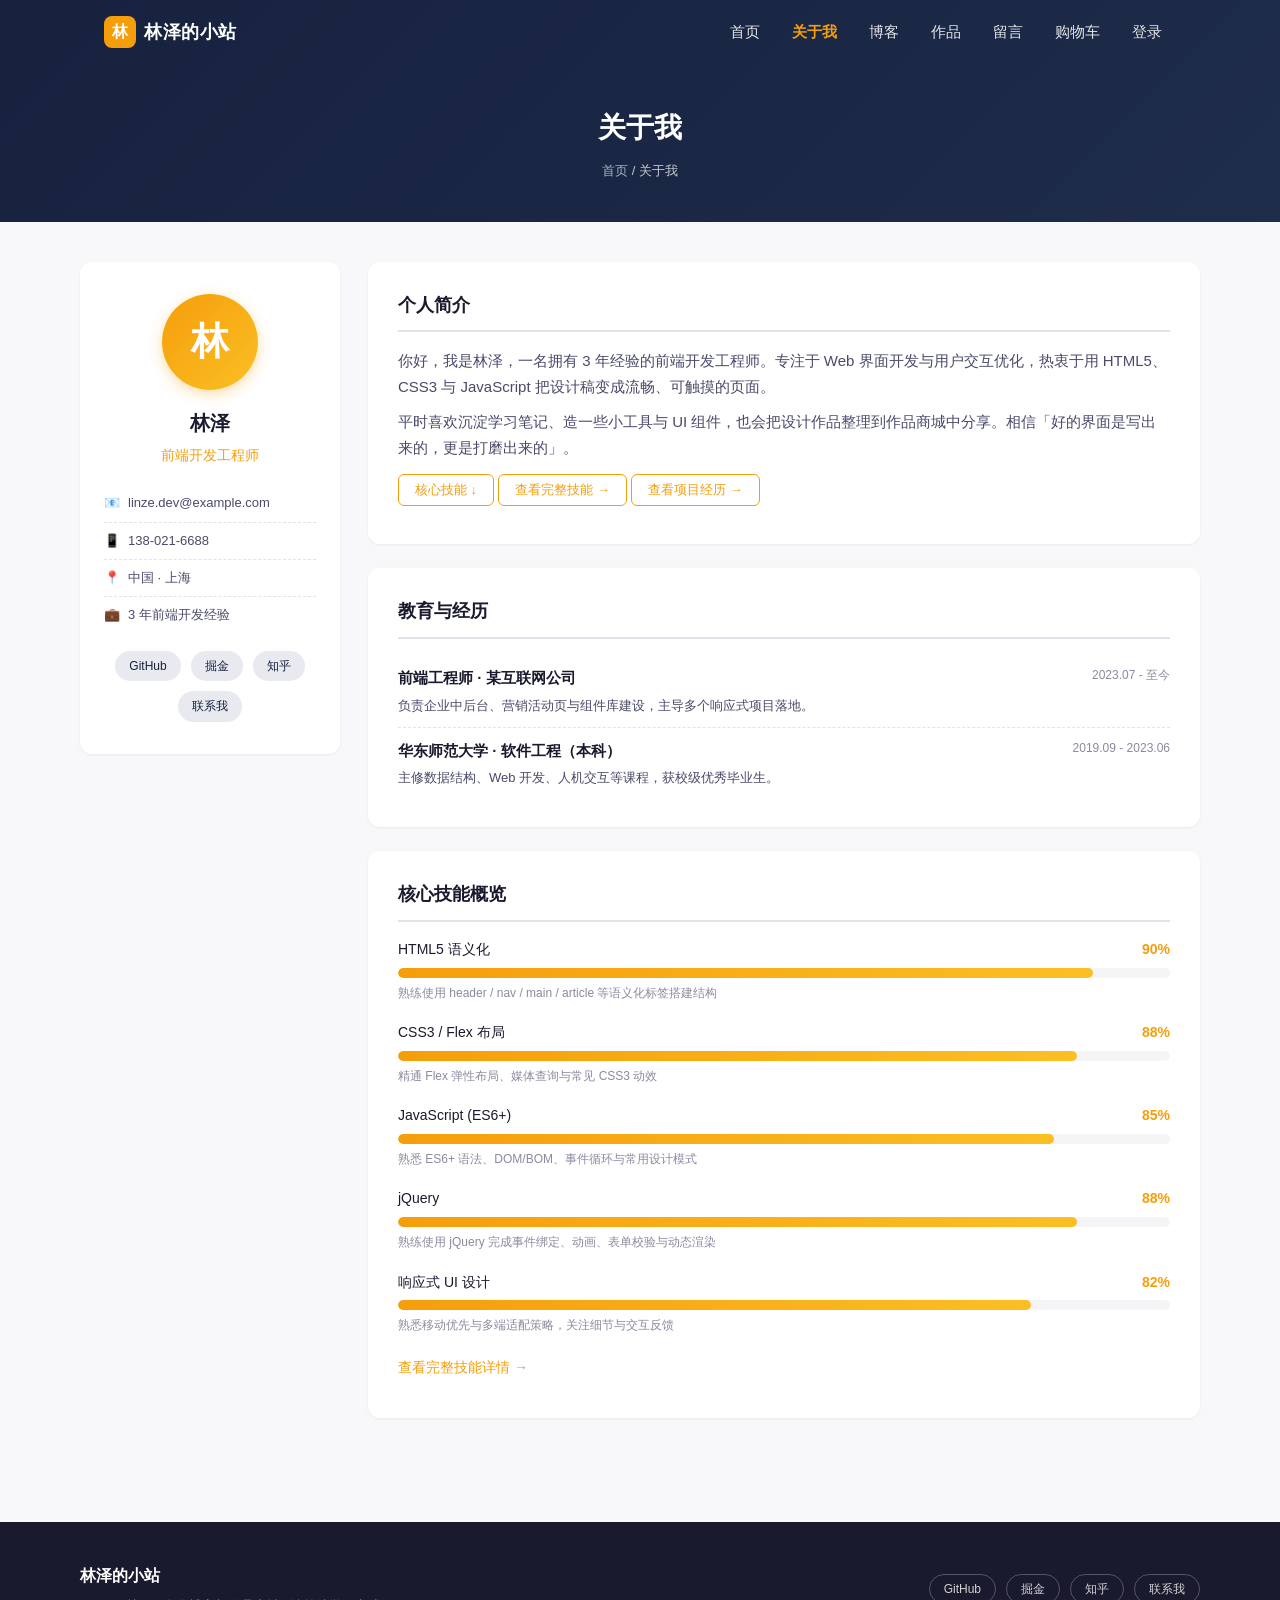
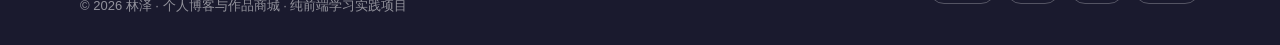
==== commit 146d5bef: "feat: 完成个人博客与作品商城网站的全部页面和功能实现 本次提交新增了完整的前端网站项目，包含以下内容： 1. 12个页面：首页、关于我、技能详情、项目经历、文章列表、文章详情、作品商城、作品详情" ====
--- a/about.html
+++ b/about.html
@@ -3,14 +3,14 @@
 <head>
   <meta charset="UTF-8">
   <meta name="viewport" content="width=device-width, initial-scale=1.0">
-  <title>关于我 · 尹晓晓的个人博客与作品商城</title>
+  <title>关于我 · 林泽的个人博客与作品商城</title>
   <link rel="stylesheet" href="css/style.css">
 </head>
 <body data-page="about">
 
   <header class="site-header">
     <div class="navbar">
-      <a href="index.html" class="logo"><span class="logo-mark">尹</span>尹晓晓的小站</a>
+      <a href="index.html" class="logo"><span class="logo-mark">林</span>林泽的小站</a>
       <button class="nav-toggle" aria-label="打开菜单"><span></span><span></span><span></span></button>
       <nav class="nav-menu">
         <a href="index.html">首页</a>
@@ -35,14 +35,14 @@
 
       <!-- ===== 左侧栏：头像 + 基本信息 + 社交链接 ===== -->
       <aside class="profile-side">
-        <div class="avatar">尹</div>
-        <h2>尹晓晓</h2>
-        <div class="job">软件测试工程师（应届生）</div>
+        <div class="avatar">林</div>
+        <h2>林泽</h2>
+        <div class="job">前端开发工程师</div>
         <ul class="info-list">
-          <li><span class="ico">📧</span> yinxiaoxiao2005@163.com</li>
-          <li><span class="ico">📱</span> 198-3615-5530</li>
-          <li><span class="ico">📍</span> 上海 · 实习中</li>
-          <li><span class="ico">💼</span> 求职意向：软件测试工程师</li>
+          <li><span class="ico">📧</span> linze.dev@example.com</li>
+          <li><span class="ico">📱</span> 138-021-6688</li>
+          <li><span class="ico">📍</span> 中国 · 上海</li>
+          <li><span class="ico">💼</span> 3 年前端开发经验</li>
         </ul>
         <div class="social-row">
           <a class="social-btn" href="https://github.com" target="_blank" rel="noopener">GitHub</a>
@@ -58,8 +58,8 @@
         <!-- 个人简介 -->
         <section class="block-card" id="intro">
           <h3>个人简介</h3>
-          <p>你好，我是尹晓晓，中原科技学院数据科学与大数据技术专业 2027 届本科生，求职意向是软件测试工程师，可随时到岗。目前在上海威派格智慧水务股份有限公司担任软件测试实习生。</p>
-          <p>熟悉软件测试全生命周期，精通黑盒用例设计；能用 Python + Selenium/Pytest、Appium 搭建自动化测试框架，熟练使用 Postman、JMeter、Charles、MySQL 与 Linux。喜欢把测试过程沉淀成文档、脚本和模板，分享到作品商城。</p>
+          <p>你好，我是林泽，一名拥有 3 年经验的前端开发工程师。专注于 Web 界面开发与用户交互优化，热衷于用 HTML5、CSS3 与 JavaScript 把设计稿变成流畅、可触摸的页面。</p>
+          <p>平时喜欢沉淀学习笔记、造一些小工具与 UI 组件，也会把设计作品整理到作品商城中分享。相信「好的界面是写出来的，更是打磨出来的」。</p>
           <p class="mt-2">
             <a href="#skills-overview" class="btn btn-outline btn-sm">核心技能 ↓</a>
             <a href="skills.html" class="btn btn-outline btn-sm">查看完整技能 →</a>
@@ -72,17 +72,17 @@
           <h3>教育与经历</h3>
           <div class="mini-item">
             <div class="mi-top">
-              <strong>上海威派格智慧水务 · 软件测试实习生</strong>
-              <span class="mi-time">2026.07 - 至今</span>
+              <strong>前端工程师 · 某互联网公司</strong>
+              <span class="mi-time">2023.07 - 至今</span>
             </div>
-            <p>参与天津市供水应急监管平台（智慧水务 B 端政务系统）测试，负责 PC 端与 H5 移动端功能、回归及数据一致性验证。</p>
+            <p>负责企业中后台、营销活动页与组件库建设，主导多个响应式项目落地。</p>
           </div>
           <div class="mini-item">
             <div class="mi-top">
-              <strong>中原科技学院 · 数据科学与大数据技术（本科）</strong>
-              <span class="mi-time">2023.09 - 2027.06</span>
+              <strong>华东师范大学 · 软件工程（本科）</strong>
+              <span class="mi-time">2019.09 - 2023.06</span>
             </div>
-            <p>主修数据库原理与技术、Python 程序设计、软件工程、操作系统、计算机网络、数据结构等课程。</p>
+            <p>主修数据结构、Web 开发、人机交互等课程，获校级优秀毕业生。</p>
           </div>
         </section>
 
@@ -102,8 +102,8 @@
   <footer class="site-footer">
     <div class="footer-inner">
       <div>
-        <div class="footer-brand">尹晓晓的小站</div>
-        <div class="footer-copy">© 2026 尹晓晓 · 个人博客与作品商城 · 纯前端学习实践项目</div>
+        <div class="footer-brand">林泽的小站</div>
+        <div class="footer-copy">© 2026 林泽 · 个人博客与作品商城 · 纯前端学习实践项目</div>
       </div>
       <div class="footer-links">
         <a href="https://github.com" target="_blank" rel="noopener">GitHub</a>
